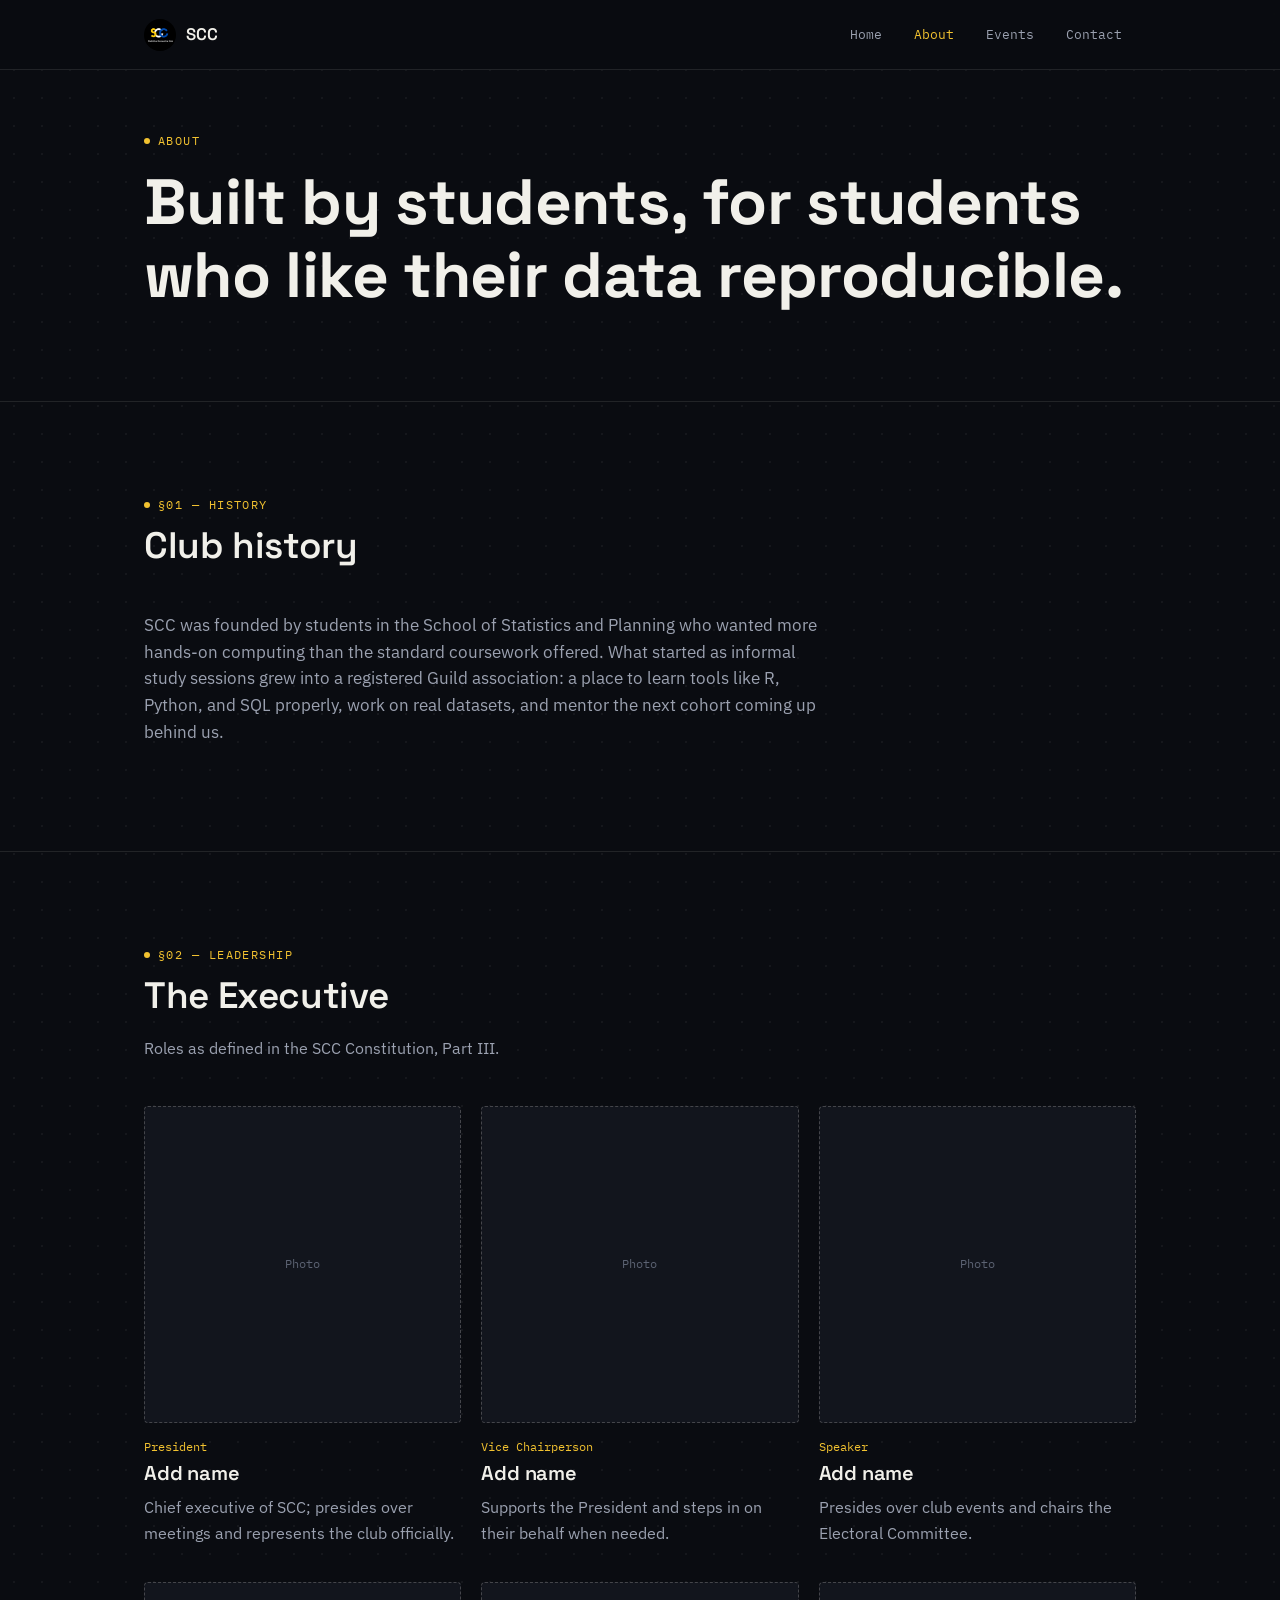
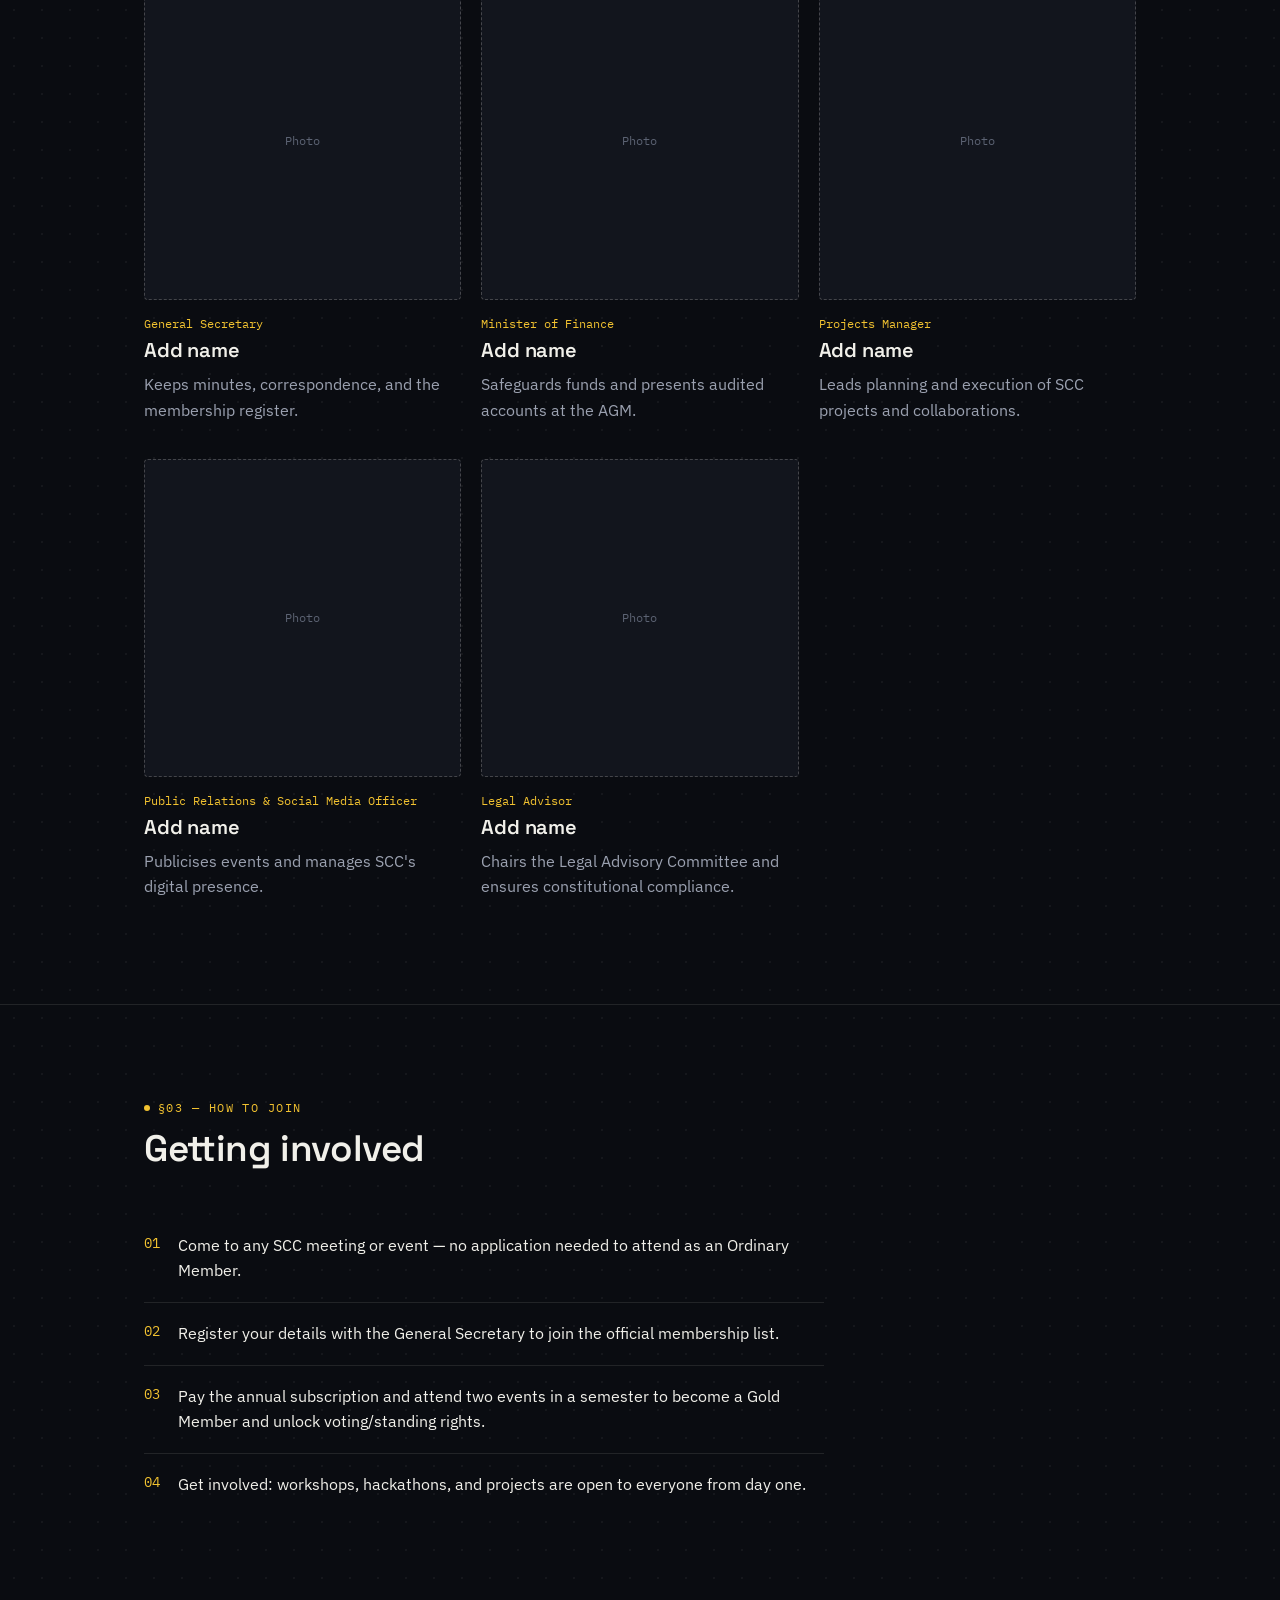
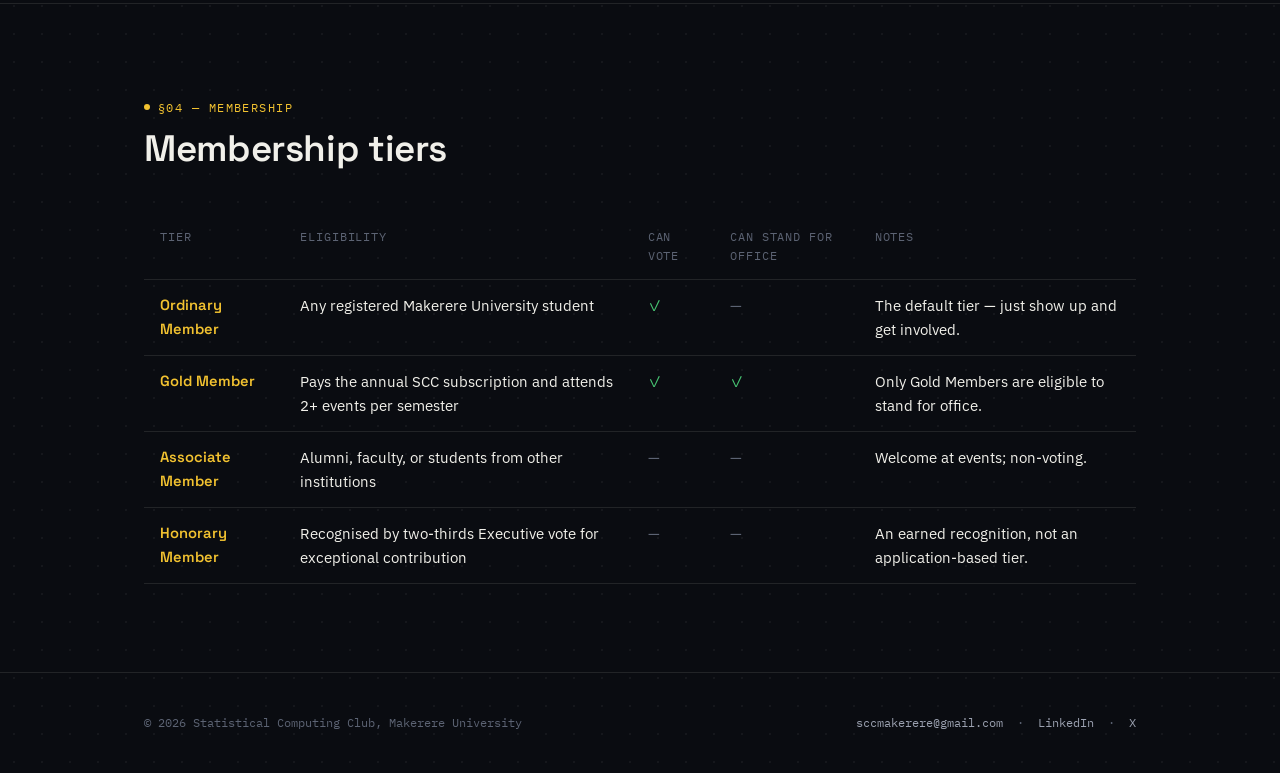
==== about.html @ 18c2f0ee "Add files via upload" ====
<!DOCTYPE html>
<html lang="en">
<head>
<meta charset="UTF-8" />
<meta name="viewport" content="width=device-width, initial-scale=1.0" />
<title>About — Statistical Computing Club</title>
<meta name="description" content="History, leadership, and membership tiers of the Statistical Computing Club at Makerere University." />
<meta property="og:title" content="About — Statistical Computing Club" />
<meta property="og:description" content="History, leadership, and how to join the Statistical Computing Club at Makerere University." />
<meta property="og:type" content="website" />
<link rel="icon" type="image/png" href="assets/favicon-32.png" />
<link rel="stylesheet" href="css/style.css" />
</head>
<body data-page="about" data-page-file="about.html">

<header class="site-header" id="site-header"></header>

<section style="padding-top:56px;padding-bottom:56px;">
  <div class="wrap">
    <span class="label">About</span>
    <h1 style="margin-top:14px;">Built by students, for students who like their data reproducible.</h1>
  </div>
</section>

<section id="history">
  <div class="wrap">
    <div class="section-head">
      <span class="label">§01 — History</span>
      <h2>Club history</h2>
    </div>
    <p id="clubHistoryText" style="max-width:68ch;font-size:1.05rem;"></p>
  </div>
</section>

<section id="team">
  <div class="wrap">
    <div class="section-head">
      <span class="label">§02 — Leadership</span>
      <h2>The Executive</h2>
      <p>Roles as defined in the SCC Constitution, Part III.</p>
    </div>
    <div class="grid-3" id="teamGrid"></div>
  </div>
</section>

<section id="join">
  <div class="wrap">
    <div class="section-head">
      <span class="label">§03 — How to join</span>
      <h2>Getting involved</h2>
    </div>
    <ol class="steps" id="joinSteps" style="max-width:68ch;"></ol>
  </div>
</section>

<section id="membership">
  <div class="wrap">
    <div class="section-head">
      <span class="label">§04 — Membership</span>
      <h2>Membership tiers</h2>
    </div>
    <div style="overflow-x:auto;">
      <table class="membership">
        <thead>
          <tr>
            <th>Tier</th>
            <th>Eligibility</th>
            <th>Can vote</th>
            <th>Can stand for office</th>
            <th>Notes</th>
          </tr>
        </thead>
        <tbody id="membershipTableBody"></tbody>
      </table>
    </div>
  </div>
</section>

<footer class="site-footer" id="site-footer"></footer>

<script src="js/content.js"></script>
<script src="js/main.js"></script>
</body>
</html>
---- css/style.css ----
/* ============================================================
   SCC — Statistical Computing Club
   Design: "data console" — dark ground, three logo-derived
   accents, monospace data annotations echoing the club's
   circular S-O-C mark. Signature element: the drifting dot-plot
   in the hero (see js/main.js) that resolves into a trend line.
   ============================================================ */

@import url('https://fonts.googleapis.com/css2?family=Space+Grotesk:wght@400;500;600;700&family=IBM+Plex+Sans:wght@400;500;600&family=IBM+Plex+Mono:wght@400;500&display=swap');

:root {
  /* ---- palette ---- */
  --bg:        #0A0C11;
  --bg-raised: #12151D;
  --bg-card:   #151923;
  --line:      rgba(243, 241, 234, 0.10);
  --line-strong: rgba(243, 241, 234, 0.22);
  --ink:       #F1F0EA;
  --ink-dim:   #9BA1B0;
  --ink-faint: #5C6373;
  --gold:      #F2C230;
  --gold-dim:  #8A712B;
  --blue:      #3E7BFA;
  --blue-dim:  #26417E;

  /* ---- type ---- */
  --display: 'Space Grotesk', sans-serif;
  --body:    'IBM Plex Sans', sans-serif;
  --mono:    'IBM Plex Mono', monospace;

  /* ---- layout ---- */
  --maxw: 1120px;
  --pad: clamp(20px, 5vw, 64px);
  --radius: 4px;
}

* { box-sizing: border-box; }
html { scroll-behavior: smooth; }

body {
  margin: 0;
  background: var(--bg);
  color: var(--ink);
  font-family: var(--body);
  font-size: 16px;
  line-height: 1.6;
  -webkit-font-smoothing: antialiased;
}

/* faint dot-grid ground texture, echoes the logo's circles */
body {
  background-image:
    radial-gradient(circle, rgba(243,241,234,0.05) 1px, transparent 1px);
  background-size: 28px 28px;
}

img { max-width: 100%; display: block; }
a { color: inherit; }

h1, h2, h3, h4 {
  font-family: var(--display);
  font-weight: 600;
  line-height: 1.15;
  margin: 0 0 0.5em;
  letter-spacing: -0.01em;
}

h1 { font-size: clamp(2.4rem, 5vw, 4rem); font-weight: 700; }
h2 { font-size: clamp(1.6rem, 3.2vw, 2.3rem); }
h3 { font-size: 1.25rem; }

p { margin: 0 0 1em; color: var(--ink-dim); }

.mono { font-family: var(--mono); }

.label {
  font-family: var(--mono);
  font-size: 0.75rem;
  letter-spacing: 0.12em;
  text-transform: uppercase;
  color: var(--gold);
  display: inline-flex;
  align-items: center;
  gap: 8px;
}
.label::before {
  content: '';
  width: 6px;
  height: 6px;
  border-radius: 50%;
  background: var(--gold);
  display: inline-block;
}

.wrap {
  max-width: var(--maxw);
  margin: 0 auto;
  padding-left: var(--pad);
  padding-right: var(--pad);
}

section { padding: 88px 0; border-bottom: 1px solid var(--line); }
section:last-of-type { border-bottom: none; }

.btn {
  font-family: var(--mono);
  font-size: 0.9rem;
  display: inline-flex;
  align-items: center;
  gap: 8px;
  padding: 12px 22px;
  border-radius: var(--radius);
  border: 1px solid var(--line-strong);
  color: var(--ink);
  text-decoration: none;
  background: transparent;
  cursor: pointer;
  transition: border-color .18s ease, background .18s ease, transform .18s ease;
}
.btn:hover { border-color: var(--gold); transform: translateY(-1px); }

.btn-primary {
  background: var(--gold);
  color: #14110A;
  border-color: var(--gold);
  font-weight: 500;
}
.btn-primary:hover { background: #fdd54a; border-color: #fdd54a; }

.btn-whatsapp {
  background: #1F8A4C;
  border-color: #1F8A4C;
  color: #fff;
  font-weight: 500;
}
.btn-whatsapp:hover { background: #23a058; border-color: #23a058; }

/* ---------------- header / nav ---------------- */
header.site-header {
  position: sticky;
  top: 0;
  z-index: 50;
  background: rgba(10, 12, 17, 0.86);
  backdrop-filter: blur(10px);
  border-bottom: 1px solid var(--line);
}
.nav-row {
  display: flex;
  align-items: center;
  justify-content: space-between;
  padding: 16px var(--pad);
  max-width: var(--maxw);
  margin: 0 auto;
}
.brand {
  display: flex;
  align-items: center;
  gap: 10px;
  text-decoration: none;
  font-family: var(--display);
  font-weight: 600;
  color: var(--ink);
  font-size: 1.05rem;
}
.brand img { width: 32px; height: 32px; border-radius: 50%; }

nav.primary-nav { display: flex; gap: 4px; align-items: center; }
nav.primary-nav a {
  font-family: var(--mono);
  font-size: 0.82rem;
  text-decoration: none;
  color: var(--ink-dim);
  padding: 8px 14px;
  border-radius: var(--radius);
  transition: color .15s ease, background .15s ease;
}
nav.primary-nav a:hover { color: var(--ink); background: var(--bg-raised); }
nav.primary-nav a.active { color: var(--gold); }

.nav-toggle {
  display: none;
  background: none;
  border: 1px solid var(--line-strong);
  border-radius: var(--radius);
  color: var(--ink);
  width: 40px; height: 40px;
  font-family: var(--mono);
  cursor: pointer;
}

@media (max-width: 720px) {
  nav.primary-nav {
    display: none;
    position: absolute;
    top: 100%; left: 0; right: 0;
    flex-direction: column;
    background: var(--bg-raised);
    border-bottom: 1px solid var(--line);
    padding: 8px;
  }
  nav.primary-nav.open { display: flex; }
  nav.primary-nav a { padding: 12px 14px; }
  .nav-toggle { display: block; }
}

/* ---------------- hero ---------------- */
.hero {
  padding: 72px 0 60px;
  position: relative;
  overflow: hidden;
  border-bottom: 1px solid var(--line);
}
.hero-grid {
  display: grid;
  grid-template-columns: 1.1fr 0.9fr;
  gap: 48px;
  align-items: center;
}
@media (max-width: 860px) { .hero-grid { grid-template-columns: 1fr; } }

.hero-eyebrow { margin-bottom: 20px; }
.hero h1 { margin-bottom: 18px; }
.hero h1 .accent { color: var(--gold); }
.hero-canvas-wrap {
  position: relative;
  aspect-ratio: 1 / 1;
  border: 1px solid var(--line);
  border-radius: var(--radius);
  background: var(--bg-raised);
  overflow: hidden;
}
.hero-canvas-wrap canvas { width: 100%; height: 100%; display: block; }
.hero-canvas-caption {
  position: absolute;
  bottom: 10px; left: 12px;
  font-family: var(--mono);
  font-size: 0.68rem;
  color: var(--ink-faint);
}
.hero-ctas { display: flex; gap: 12px; flex-wrap: wrap; margin-top: 28px; }

/* ---------------- axis ticks decoration ---------------- */
.axis-row {
  display: flex;
  justify-content: space-between;
  font-family: var(--mono);
  font-size: 0.7rem;
  color: var(--ink-faint);
  border-top: 1px dashed var(--line);
  padding-top: 10px;
  margin-top: 40px;
}

/* ---------------- cards / grids ---------------- */
.card {
  background: var(--bg-card);
  border: 1px solid var(--line);
  border-radius: var(--radius);
  padding: 24px;
}
.grid-3 { display: grid; grid-template-columns: repeat(3, 1fr); gap: 20px; }
.grid-2 { display: grid; grid-template-columns: repeat(2, 1fr); gap: 20px; }
@media (max-width: 760px) { .grid-3, .grid-2 { grid-template-columns: 1fr; } }

/* ---------------- accordion (rules) ---------------- */
.accordion-item {
  border-bottom: 1px solid var(--line);
}
.accordion-item:first-child { border-top: 1px solid var(--line); }
.accordion-trigger {
  width: 100%;
  text-align: left;
  background: none;
  border: none;
  color: var(--ink);
  font-family: var(--display);
  font-size: 1rem;
  font-weight: 600;
  padding: 18px 4px;
  display: flex;
  justify-content: space-between;
  align-items: center;
  cursor: pointer;
  gap: 16px;
}
.accordion-trigger .num { color: var(--gold); font-family: var(--mono); font-weight: 400; margin-right: 12px; }
.accordion-trigger .plus {
  font-family: var(--mono);
  color: var(--ink-faint);
  transition: transform .2s ease;
  flex-shrink: 0;
}
.accordion-item.open .plus { transform: rotate(45deg); color: var(--gold); }
.accordion-panel {
  max-height: 0;
  overflow: hidden;
  transition: max-height .28s ease;
}
.accordion-panel p { padding: 0 4px 18px; margin: 0; max-width: 68ch; }

/* ---------------- stat callout ---------------- */
.stat-strip {
  display: flex;
  align-items: baseline;
  gap: 16px;
  padding: 28px;
  border: 1px solid var(--line);
  border-radius: var(--radius);
  background: var(--bg-raised);
}
.stat-strip .value {
  font-family: var(--display);
  font-size: 2.6rem;
  font-weight: 700;
  color: var(--gold);
}
.stat-strip .stat-label { color: var(--ink-dim); font-family: var(--mono); font-size: 0.85rem; }

/* ---------------- testimonials ---------------- */
.testimonial-card { border-left: 2px solid var(--gold); padding-left: 20px; }
.testimonial-card p.quote { color: var(--ink); font-size: 1.02rem; font-style: italic; }
.testimonial-card .attr { font-family: var(--mono); font-size: 0.78rem; color: var(--ink-faint); }

/* ---------------- team ---------------- */
.team-card { text-align: left; }
.team-photo {
  width: 100%;
  aspect-ratio: 1;
  border-radius: var(--radius);
  background: var(--bg-raised);
  border: 1px dashed var(--line-strong);
  display: flex;
  align-items: center;
  justify-content: center;
  color: var(--ink-faint);
  font-family: var(--mono);
  font-size: 0.72rem;
  margin-bottom: 14px;
  overflow: hidden;
}
.team-photo img { width: 100%; height: 100%; object-fit: cover; }
.team-card .role { color: var(--gold); font-family: var(--mono); font-size: 0.75rem; margin-bottom: 6px; display: block; }

/* ---------------- membership table ---------------- */
table.membership {
  width: 100%;
  border-collapse: collapse;
  font-size: 0.92rem;
}
table.membership th, table.membership td {
  text-align: left;
  padding: 14px 16px;
  border-bottom: 1px solid var(--line);
  vertical-align: top;
}
table.membership th {
  font-family: var(--mono);
  font-size: 0.72rem;
  text-transform: uppercase;
  letter-spacing: 0.08em;
  color: var(--ink-faint);
  font-weight: 400;
}
table.membership td.name { font-family: var(--display); font-weight: 600; color: var(--gold); }
.tick { color: #48C774; }
.cross { color: var(--ink-faint); }

/* ---------------- steps (how to join) ---------------- */
.steps { counter-reset: step; list-style: none; margin: 0; padding: 0; }
.steps li {
  counter-increment: step;
  display: flex;
  gap: 18px;
  padding: 18px 0;
  border-bottom: 1px solid var(--line);
}
.steps li:last-child { border-bottom: none; }
.steps li::before {
  content: counter(step, decimal-leading-zero);
  font-family: var(--mono);
  color: var(--gold);
  font-size: 0.85rem;
  flex-shrink: 0;
}

/* ---------------- events / posters ---------------- */
.event-card {
  border: 1px solid var(--line);
  border-radius: var(--radius);
  overflow: hidden;
  background: var(--bg-card);
}
.event-poster {
  aspect-ratio: 4/3;
  background: var(--bg-raised);
  border-bottom: 1px solid var(--line);
  display: flex;
  align-items: center;
  justify-content: center;
  color: var(--ink-faint);
  font-family: var(--mono);
  font-size: 0.75rem;
  text-align: center;
  padding: 12px;
}
.event-poster img { width: 100%; height: 100%; object-fit: cover; }
.event-body { padding: 20px; }
.event-date {
  font-family: var(--mono);
  font-size: 0.75rem;
  color: var(--gold);
  margin-bottom: 8px;
  display: block;
}
.event-actions { display: flex; gap: 10px; margin-top: 16px; flex-wrap: wrap; }
.event-actions .btn { padding: 9px 14px; font-size: 0.78rem; }

.empty-state {
  border: 1px dashed var(--line-strong);
  border-radius: var(--radius);
  padding: 48px 24px;
  text-align: center;
  color: var(--ink-faint);
  font-family: var(--mono);
  font-size: 0.85rem;
}

/* ---------------- contact ---------------- */
.contact-grid { display: grid; grid-template-columns: 1fr 1fr; gap: 20px; }
@media (max-width: 700px) { .contact-grid { grid-template-columns: 1fr; } }
.contact-card {
  border: 1px solid var(--line);
  border-radius: var(--radius);
  padding: 26px;
  display: flex;
  flex-direction: column;
  gap: 14px;
}
.contact-card h3 { margin: 0; }
.social-row { display: flex; gap: 10px; flex-wrap: wrap; }

/* ---------------- footer ---------------- */
footer.site-footer {
  border-top: 1px solid var(--line);
  padding: 40px 0;
}
.footer-row {
  display: flex;
  justify-content: space-between;
  align-items: center;
  flex-wrap: wrap;
  gap: 16px;
  font-family: var(--mono);
  font-size: 0.78rem;
  color: var(--ink-faint);
}
.footer-row a { color: var(--ink-dim); text-decoration: none; }
.footer-row a:hover { color: var(--gold); }

/* ---------------- misc ---------------- */
.section-head { max-width: 62ch; margin-bottom: 44px; }
.section-head h2 { margin-top: 10px; }

@media (prefers-reduced-motion: reduce) {
  * { animation: none !important; transition: none !important; }
}

:focus-visible {
  outline: 2px solid var(--gold);
  outline-offset: 2px;
}
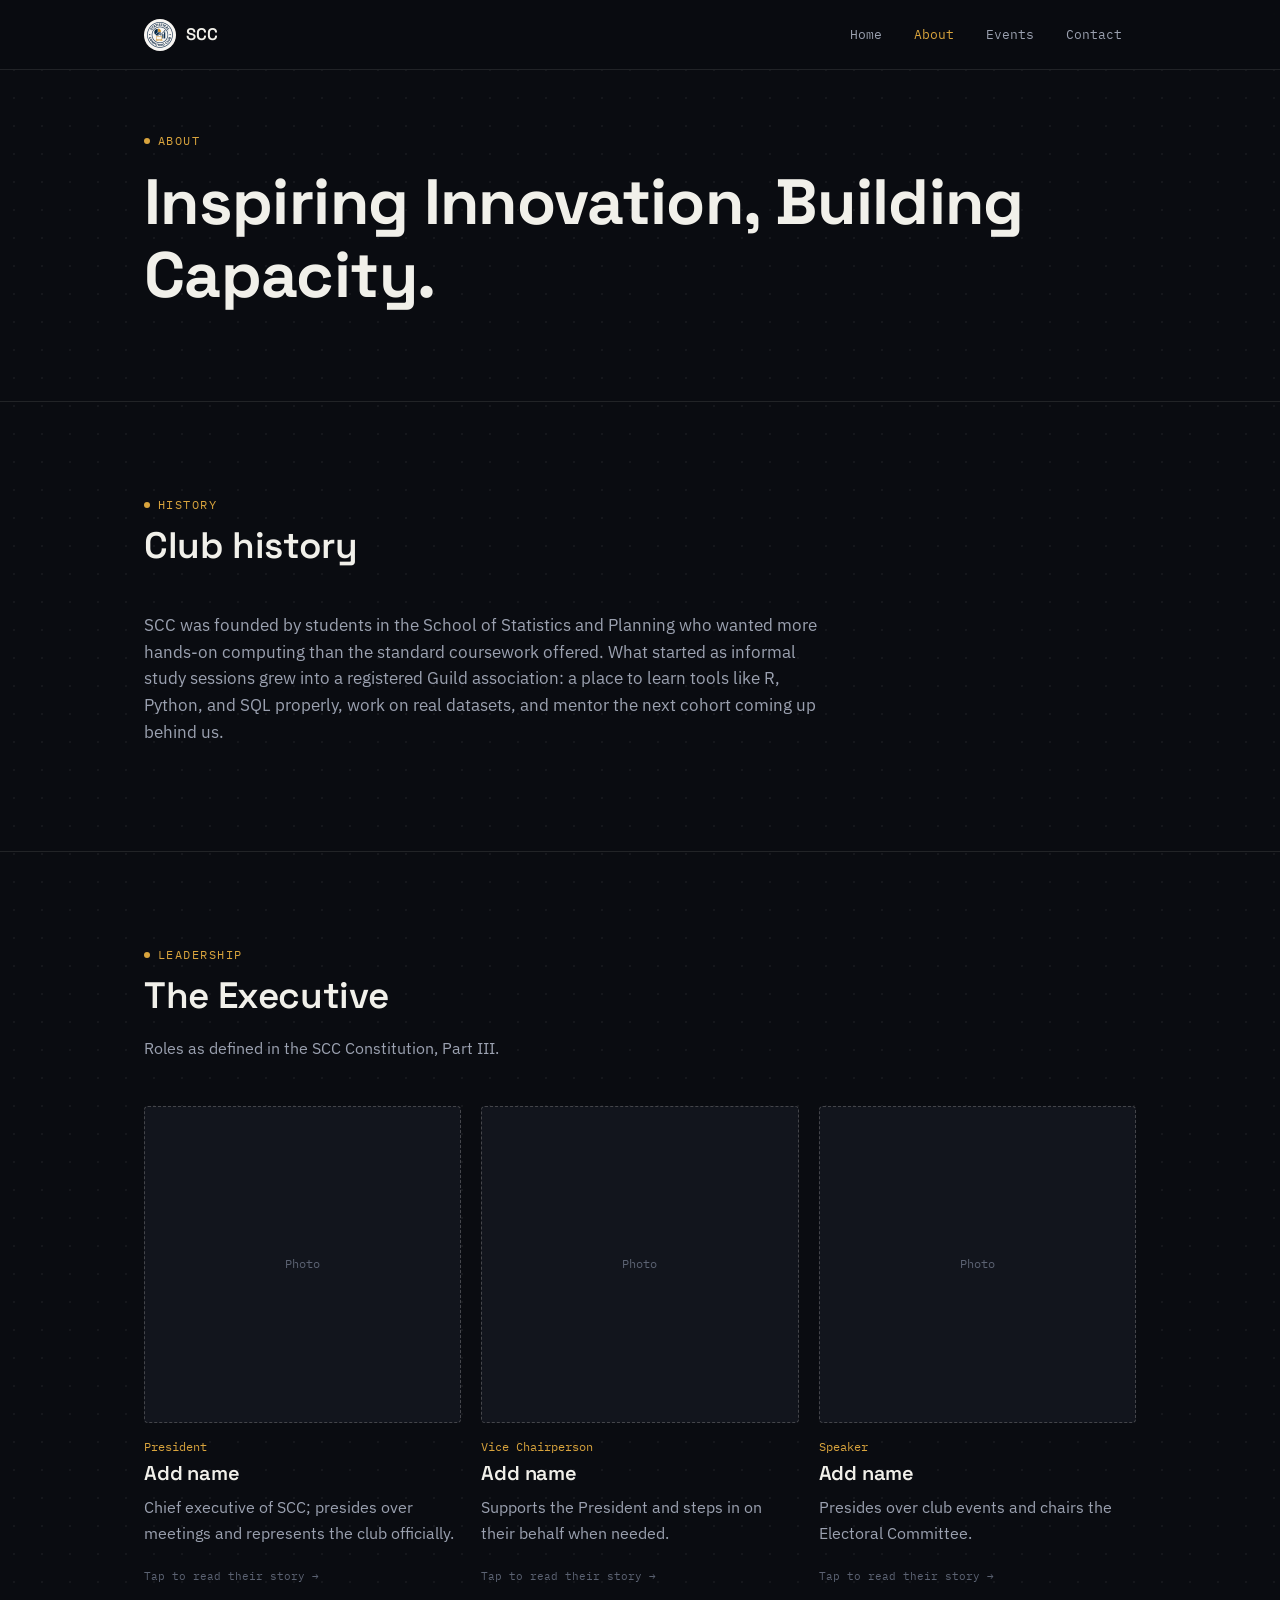
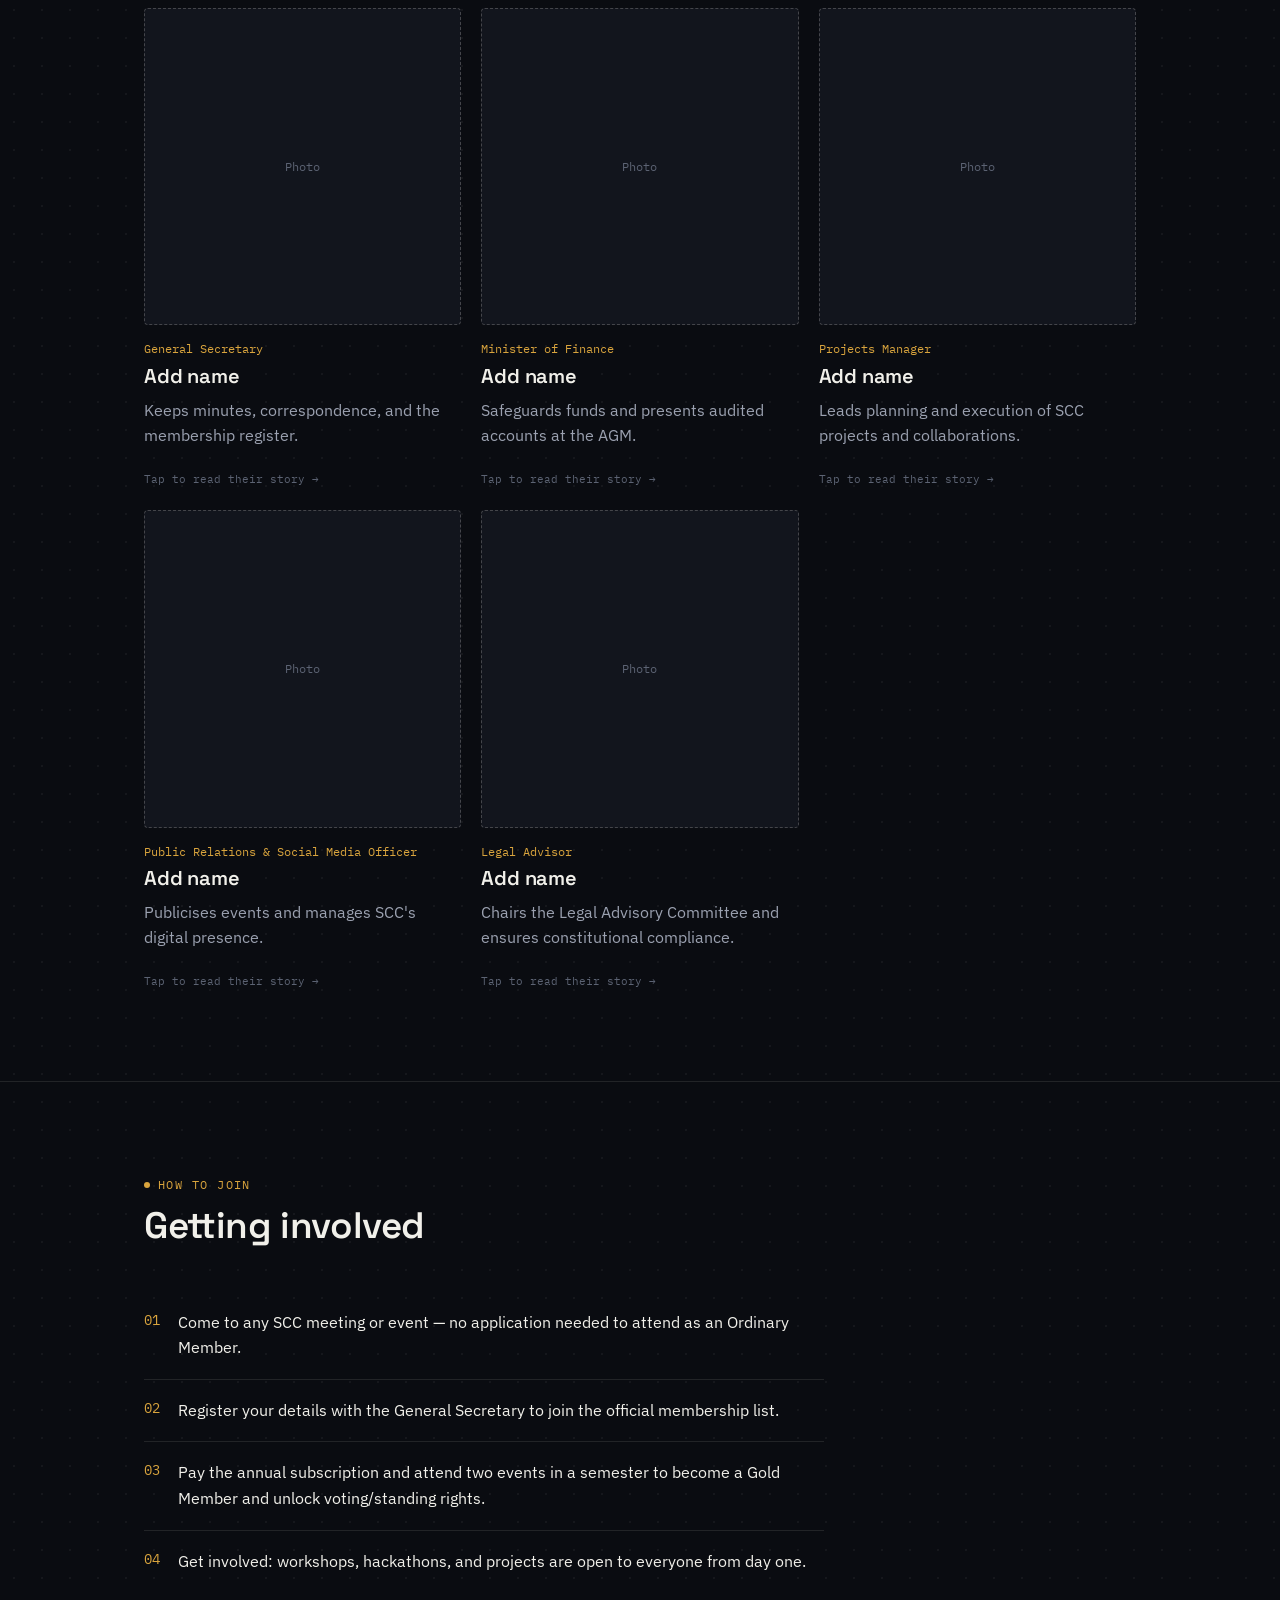
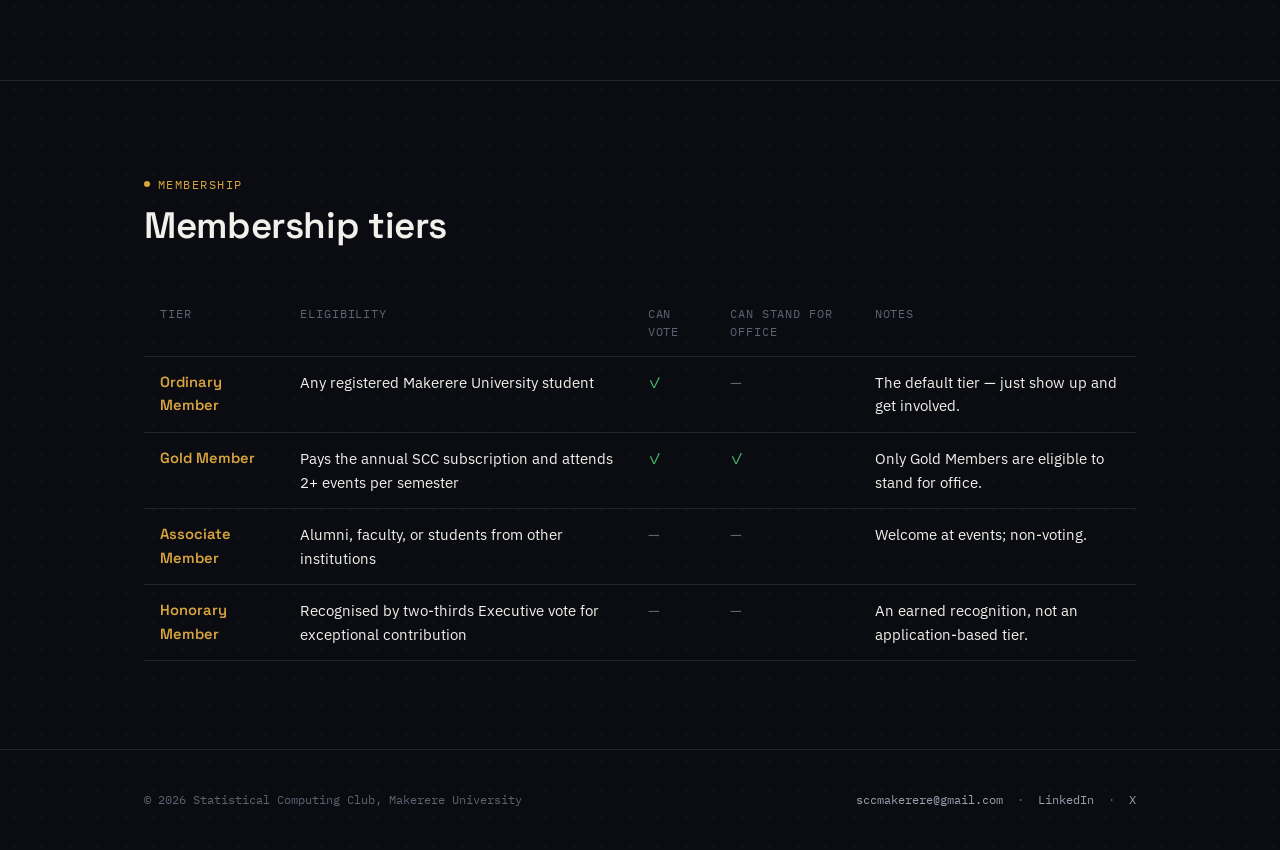
==== commit b8eeb1b1: "Update about.html" ====
--- a/about.html
+++ b/about.html
@@ -18,14 +18,14 @@
 <section style="padding-top:56px;padding-bottom:56px;">
   <div class="wrap">
     <span class="label">About</span>
-    <h1 style="margin-top:14px;">Built by students, for students who like their data reproducible.</h1>
+    <h1 style="margin-top:14px;">Inspiring Innovation, Building Capacity.</h1>
   </div>
 </section>
 
 <section id="history">
   <div class="wrap">
     <div class="section-head">
-      <span class="label">§01 — History</span>
+      <span class="label">History</span>
       <h2>Club history</h2>
     </div>
     <p id="clubHistoryText" style="max-width:68ch;font-size:1.05rem;"></p>
@@ -35,7 +35,7 @@
 <section id="team">
   <div class="wrap">
     <div class="section-head">
-      <span class="label">§02 — Leadership</span>
+      <span class="label">Leadership</span>
       <h2>The Executive</h2>
       <p>Roles as defined in the SCC Constitution, Part III.</p>
     </div>
@@ -46,7 +46,7 @@
 <section id="join">
   <div class="wrap">
     <div class="section-head">
-      <span class="label">§03 — How to join</span>
+      <span class="label">How to join</span>
       <h2>Getting involved</h2>
     </div>
     <ol class="steps" id="joinSteps" style="max-width:68ch;"></ol>
@@ -56,7 +56,7 @@
 <section id="membership">
   <div class="wrap">
     <div class="section-head">
-      <span class="label">§04 — Membership</span>
+      <span class="label">Membership</span>
       <h2>Membership tiers</h2>
     </div>
     <div style="overflow-x:auto;">
--- a/css/style.css
+++ b/css/style.css
@@ -18,10 +18,10 @@
   --ink:       #F1F0EA;
   --ink-dim:   #9BA1B0;
   --ink-faint: #5C6373;
-  --gold:      #F2C230;
+  --gold:      #D9A43D;
   --gold-dim:  #8A712B;
-  --blue:      #3E7BFA;
-  --blue-dim:  #26417E;
+  --navy:      #3A6EA8;
+  --navy-deep: #0B2545;
 
   /* ---- type ---- */
   --display: 'Space Grotesk', sans-serif;
@@ -322,7 +322,21 @@
 .testimonial-card .attr { font-family: var(--mono); font-size: 0.78rem; color: var(--ink-faint); }
 
 /* ---------------- team ---------------- */
-.team-card { text-align: left; }
+.team-card {
+  text-align: left;
+  cursor: pointer;
+  background: none;
+  border: none;
+  padding: 0;
+  color: inherit;
+  font: inherit;
+  display: block;
+  width: 100%;
+  border-radius: var(--radius);
+  transition: transform .16s ease;
+}
+.team-card:hover { transform: translateY(-2px); }
+.team-card:hover .team-photo { border-color: var(--gold); }
 .team-photo {
   width: 100%;
   aspect-ratio: 1;
@@ -337,9 +351,127 @@
   font-size: 0.72rem;
   margin-bottom: 14px;
   overflow: hidden;
+  transition: border-color .16s ease;
 }
 .team-photo img { width: 100%; height: 100%; object-fit: cover; }
 .team-card .role { color: var(--gold); font-family: var(--mono); font-size: 0.75rem; margin-bottom: 6px; display: block; }
+.team-card .tap-hint {
+  font-family: var(--mono);
+  font-size: 0.7rem;
+  color: var(--ink-faint);
+  margin-top: 6px;
+}
+
+/* ---------------- mentors ---------------- */
+.mentor-grid { display: grid; grid-template-columns: repeat(2, 1fr); gap: 22px; }
+@media (max-width: 760px) { .mentor-grid { grid-template-columns: 1fr; } }
+.mentor-card {
+  display: flex;
+  gap: 18px;
+  align-items: flex-start;
+  text-align: left;
+  cursor: pointer;
+  background: var(--bg-card);
+  border: 1px solid var(--line);
+  border-radius: var(--radius);
+  padding: 22px;
+  width: 100%;
+  color: inherit;
+  font: inherit;
+  transition: border-color .16s ease, transform .16s ease;
+}
+.mentor-card:hover { border-color: var(--gold); transform: translateY(-2px); }
+.mentor-photo {
+  width: 76px;
+  height: 76px;
+  flex-shrink: 0;
+  border-radius: 50%;
+  background: var(--bg-raised);
+  border: 1px dashed var(--line-strong);
+  display: flex;
+  align-items: center;
+  justify-content: center;
+  color: var(--ink-faint);
+  font-family: var(--mono);
+  font-size: 0.65rem;
+  overflow: hidden;
+}
+.mentor-photo img { width: 100%; height: 100%; object-fit: cover; }
+.mentor-card h3 { margin-bottom: 4px; font-size: 1.05rem; }
+.mentor-card .role { color: var(--gold); font-family: var(--mono); font-size: 0.75rem; display: block; margin-bottom: 8px; }
+.mentor-card .mentor-email { font-family: var(--mono); font-size: 0.75rem; color: var(--ink-faint); }
+.mentor-card .tap-hint { font-family: var(--mono); font-size: 0.7rem; color: var(--ink-faint); margin-top: 10px; }
+
+/* ---------------- modal ---------------- */
+.modal-overlay {
+  position: fixed;
+  inset: 0;
+  background: rgba(6, 7, 10, 0.72);
+  backdrop-filter: blur(3px);
+  display: flex;
+  align-items: center;
+  justify-content: center;
+  padding: 24px;
+  z-index: 200;
+  opacity: 0;
+  pointer-events: none;
+  transition: opacity .18s ease;
+}
+.modal-overlay.open { opacity: 1; pointer-events: auto; }
+.modal-box {
+  background: var(--bg-card);
+  border: 1px solid var(--line-strong);
+  border-radius: var(--radius);
+  max-width: 520px;
+  width: 100%;
+  max-height: 86vh;
+  overflow-y: auto;
+  padding: 32px;
+  position: relative;
+  transform: translateY(10px);
+  transition: transform .18s ease;
+}
+.modal-overlay.open .modal-box { transform: translateY(0); }
+.modal-close {
+  position: absolute;
+  top: 16px; right: 16px;
+  background: none;
+  border: 1px solid var(--line-strong);
+  color: var(--ink-dim);
+  width: 32px; height: 32px;
+  border-radius: var(--radius);
+  cursor: pointer;
+  font-family: var(--mono);
+}
+.modal-close:hover { color: var(--gold); border-color: var(--gold); }
+.modal-head { display: flex; gap: 16px; align-items: center; margin-bottom: 20px; padding-right: 40px; }
+.modal-head .modal-photo {
+  width: 64px; height: 64px; border-radius: 50%;
+  background: var(--bg-raised); border: 1px dashed var(--line-strong);
+  flex-shrink: 0; overflow: hidden;
+  display: flex; align-items: center; justify-content: center;
+  color: var(--ink-faint); font-family: var(--mono); font-size: 0.6rem;
+}
+.modal-head .modal-photo img { width: 100%; height: 100%; object-fit: cover; }
+.modal-head .role { color: var(--gold); font-family: var(--mono); font-size: 0.75rem; display: block; margin-top: 2px; }
+.modal-box h3 { margin: 0; }
+.modal-section-label {
+  font-family: var(--mono); font-size: 0.7rem; text-transform: uppercase;
+  letter-spacing: 0.08em; color: var(--ink-faint); margin: 20px 0 8px;
+}
+.modal-box textarea, .modal-box input[type="text"] {
+  width: 100%;
+  background: var(--bg-raised);
+  border: 1px solid var(--line-strong);
+  border-radius: var(--radius);
+  color: var(--ink);
+  font-family: var(--body);
+  font-size: 0.9rem;
+  padding: 10px 12px;
+  margin-bottom: 10px;
+}
+.modal-box textarea { min-height: 90px; resize: vertical; }
+.modal-box form .btn { width: 100%; justify-content: center; }
 
 /* ---------------- membership table ---------------- */
 table.membership {
